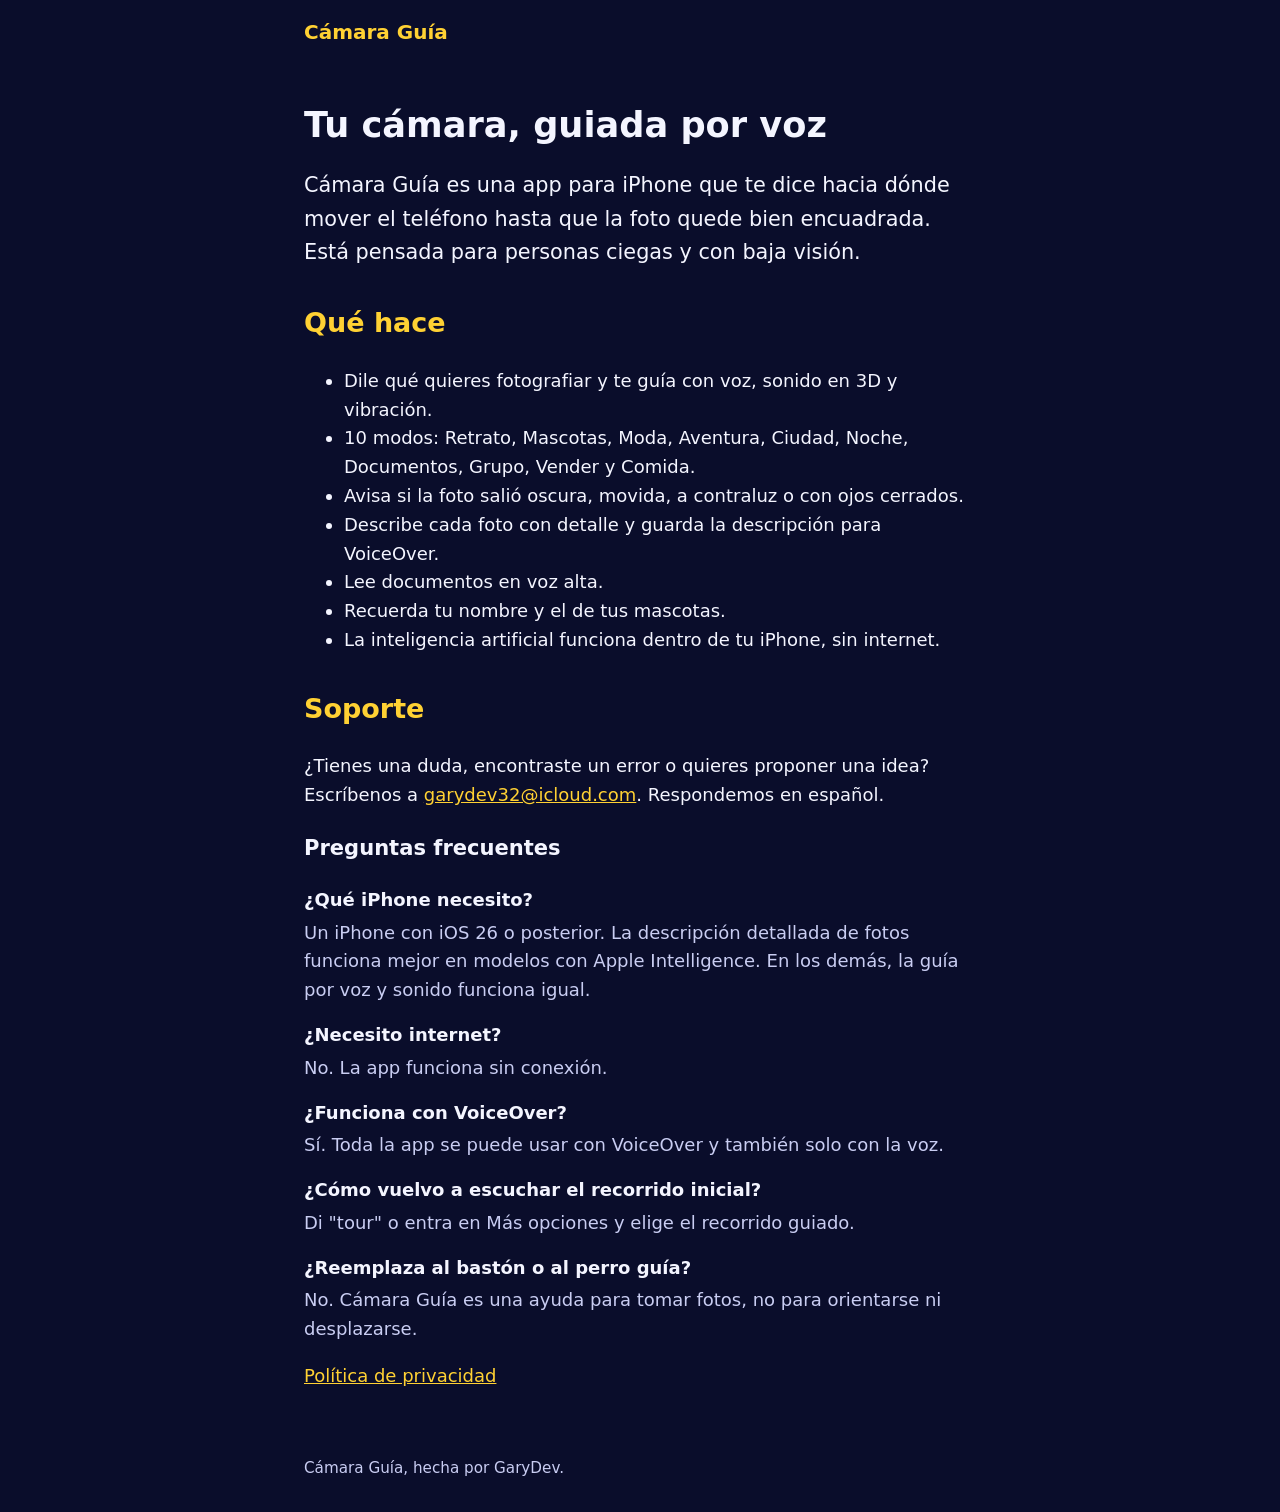
==== index.html @ 6b88c93f "Sitio de soporte y privacidad de Cámara Guía Co-Authored-By: Claude Opus 5.5 <noreply@anthropic.com>" ====
<!doctype html>
<html lang="es">
<head>
<meta charset="utf-8">
<meta name="viewport" content="width=device-width, initial-scale=1">
<title>Cámara Guía · Tu cámara guiada por voz</title>
<meta name="description" content="Cámara Guía es una app para iPhone que te guía por voz y sonido para tomar fotos bien encuadradas. Pensada para personas ciegas y con baja visión.">
<link rel="stylesheet" href="estilo.css">
</head>
<body>
<a class="saltar" href="#contenido">Saltar al contenido</a>
<header>
  <p class="marca">Cámara Guía</p>
</header>
<main id="contenido">
<h1>Tu cámara, guiada por voz</h1>
<p class="destacado">Cámara Guía es una app para iPhone que te dice hacia dónde mover el teléfono hasta que la foto quede bien encuadrada. Está pensada para personas ciegas y con baja visión.</p>

<h2>Qué hace</h2>
<ul>
  <li>Dile qué quieres fotografiar y te guía con voz, sonido en 3D y vibración.</li>
  <li>10 modos: Retrato, Mascotas, Moda, Aventura, Ciudad, Noche, Documentos, Grupo, Vender y Comida.</li>
  <li>Avisa si la foto salió oscura, movida, a contraluz o con ojos cerrados.</li>
  <li>Describe cada foto con detalle y guarda la descripción para VoiceOver.</li>
  <li>Lee documentos en voz alta.</li>
  <li>Recuerda tu nombre y el de tus mascotas.</li>
  <li>La inteligencia artificial funciona dentro de tu iPhone, sin internet.</li>
</ul>

<h2>Soporte</h2>
<p>¿Tienes una duda, encontraste un error o quieres proponer una idea? Escríbenos a <a href="mailto:garydev32@icloud.com">garydev32@icloud.com</a>. Respondemos en español.</p>

<h3>Preguntas frecuentes</h3>
<dl>
  <dt>¿Qué iPhone necesito?</dt>
  <dd>Un iPhone con iOS 26 o posterior. La descripción detallada de fotos funciona mejor en modelos con Apple Intelligence. En los demás, la guía por voz y sonido funciona igual.</dd>
  <dt>¿Necesito internet?</dt>
  <dd>No. La app funciona sin conexión.</dd>
  <dt>¿Funciona con VoiceOver?</dt>
  <dd>Sí. Toda la app se puede usar con VoiceOver y también solo con la voz.</dd>
  <dt>¿Cómo vuelvo a escuchar el recorrido inicial?</dt>
  <dd>Di "tour" o entra en Más opciones y elige el recorrido guiado.</dd>
  <dt>¿Reemplaza al bastón o al perro guía?</dt>
  <dd>No. Cámara Guía es una ayuda para tomar fotos, no para orientarse ni desplazarse.</dd>
</dl>

<p><a href="privacidad.html">Política de privacidad</a></p>
</main>
<footer><p>Cámara Guía, hecha por GaryDev.</p></footer>
</body>
</html>
---- estilo.css ----
:root { --fondo: #0a0d2b; --texto: #f4f5ff; --suave: #c9cdf2; --amarillo: #ffd133; }
* { box-sizing: border-box; }
body { margin: 0; background: var(--fondo); color: var(--texto); font: 1.125rem/1.6 ui-rounded, -apple-system, system-ui, sans-serif; }
header, main, footer { max-width: 44rem; margin: 0 auto; padding: 1rem 16px; }
.marca { font-weight: 800; font-size: 1.25rem; color: var(--amarillo); margin: 0; }
.marca a { color: inherit; text-decoration: none; }
h1 { font-size: 2.2rem; line-height: 1.2; }
h2 { color: var(--amarillo); margin-top: 2rem; }
.destacado { font-size: 1.3rem; }
a { color: var(--amarillo); }
a:focus-visible { outline: 3px solid var(--amarillo); outline-offset: 3px; }
dt { font-weight: 700; margin-top: 1rem; }
dd { margin: 0.25rem 0 0; color: var(--suave); }
footer { color: var(--suave); font-size: 0.95rem; }
.saltar { position: absolute; left: -999px; }
.saltar:focus { left: 16px; top: 8px; background: var(--amarillo); color: var(--fondo); padding: 0.5rem 1rem; }
@media (prefers-reduced-motion: reduce) { * { scroll-behavior: auto !important; } }
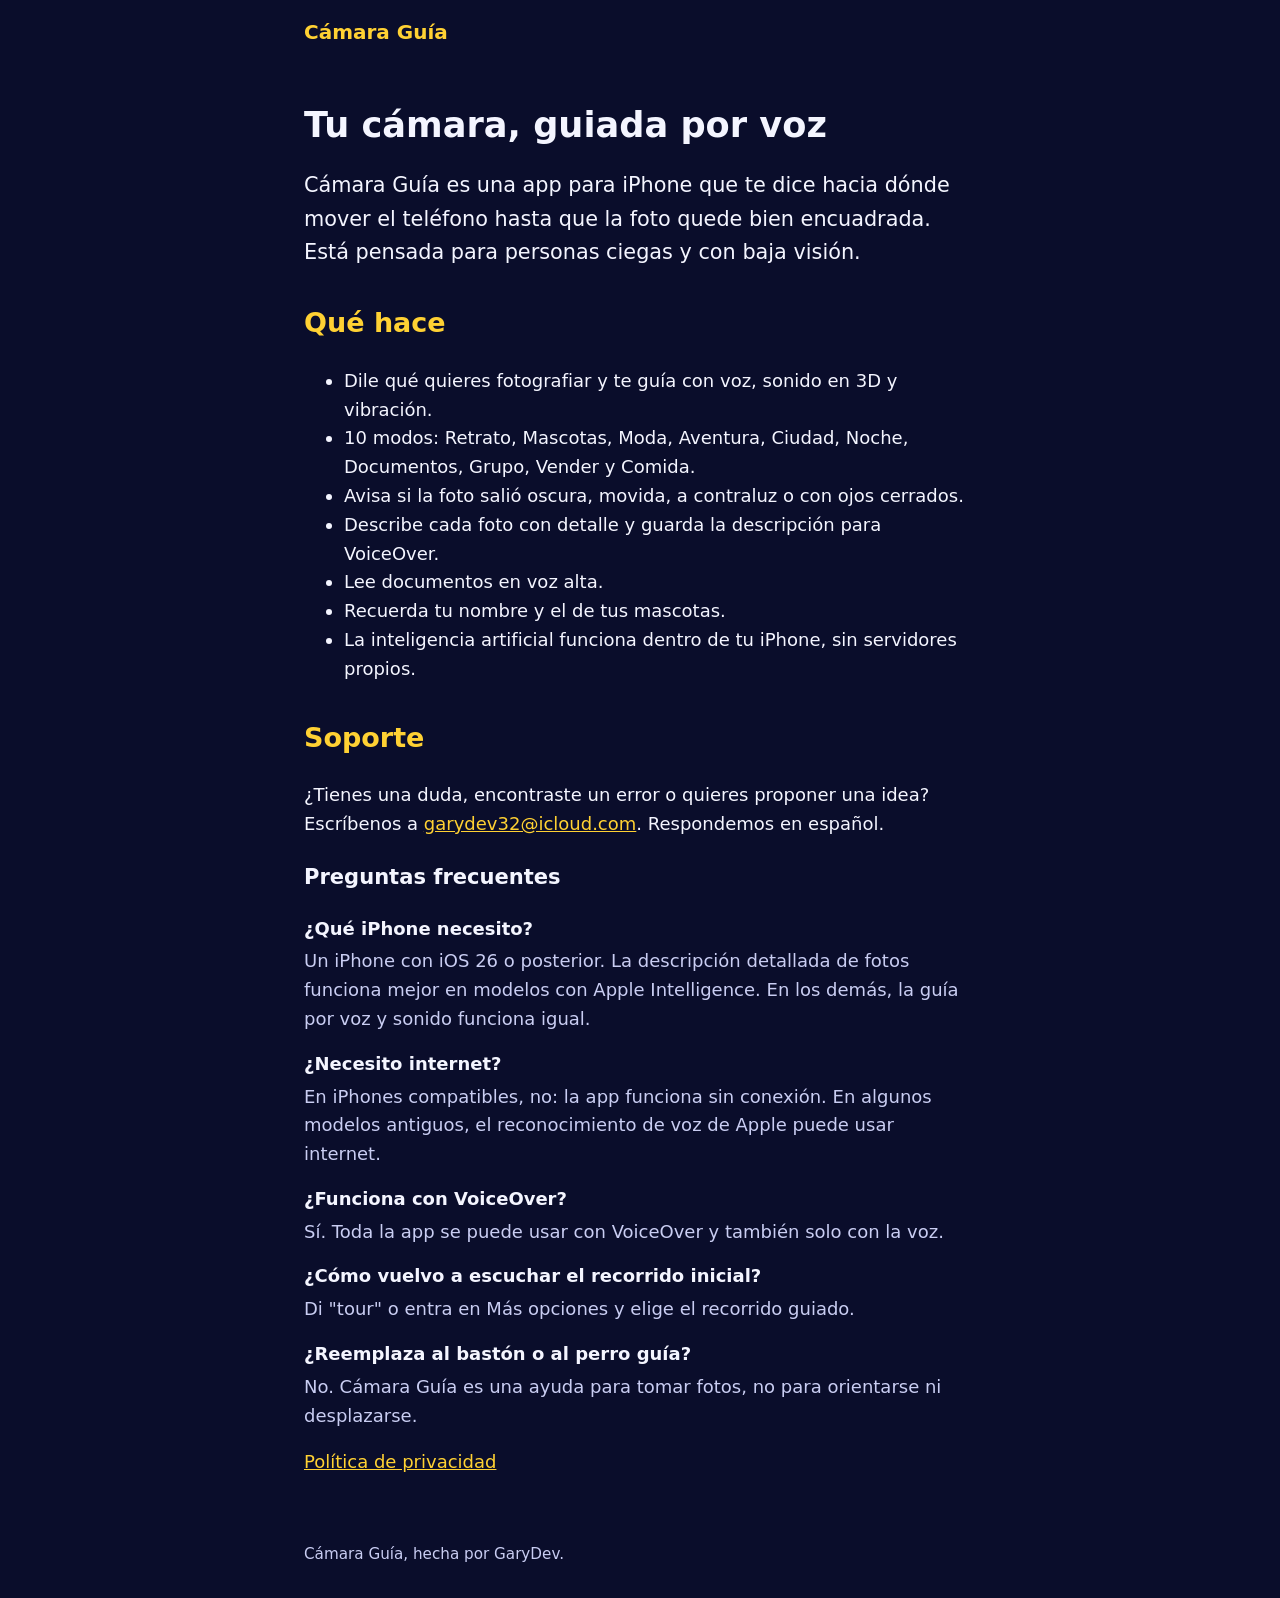
==== commit a43764bc: "Aclarar cuándo la app funciona sin internet Co-Authored-By: Claude Opus 5.5 <noreply@anthropic.com>" ====
--- a/index.html
+++ b/index.html
@@ -24,7 +24,7 @@
   <li>Describe cada foto con detalle y guarda la descripción para VoiceOver.</li>
   <li>Lee documentos en voz alta.</li>
   <li>Recuerda tu nombre y el de tus mascotas.</li>
-  <li>La inteligencia artificial funciona dentro de tu iPhone, sin internet.</li>
+  <li>La inteligencia artificial funciona dentro de tu iPhone, sin servidores propios.</li>
 </ul>
 
 <h2>Soporte</h2>
@@ -35,7 +35,7 @@
   <dt>¿Qué iPhone necesito?</dt>
   <dd>Un iPhone con iOS 26 o posterior. La descripción detallada de fotos funciona mejor en modelos con Apple Intelligence. En los demás, la guía por voz y sonido funciona igual.</dd>
   <dt>¿Necesito internet?</dt>
-  <dd>No. La app funciona sin conexión.</dd>
+  <dd>En iPhones compatibles, no: la app funciona sin conexión. En algunos modelos antiguos, el reconocimiento de voz de Apple puede usar internet.</dd>
   <dt>¿Funciona con VoiceOver?</dt>
   <dd>Sí. Toda la app se puede usar con VoiceOver y también solo con la voz.</dd>
   <dt>¿Cómo vuelvo a escuchar el recorrido inicial?</dt>
